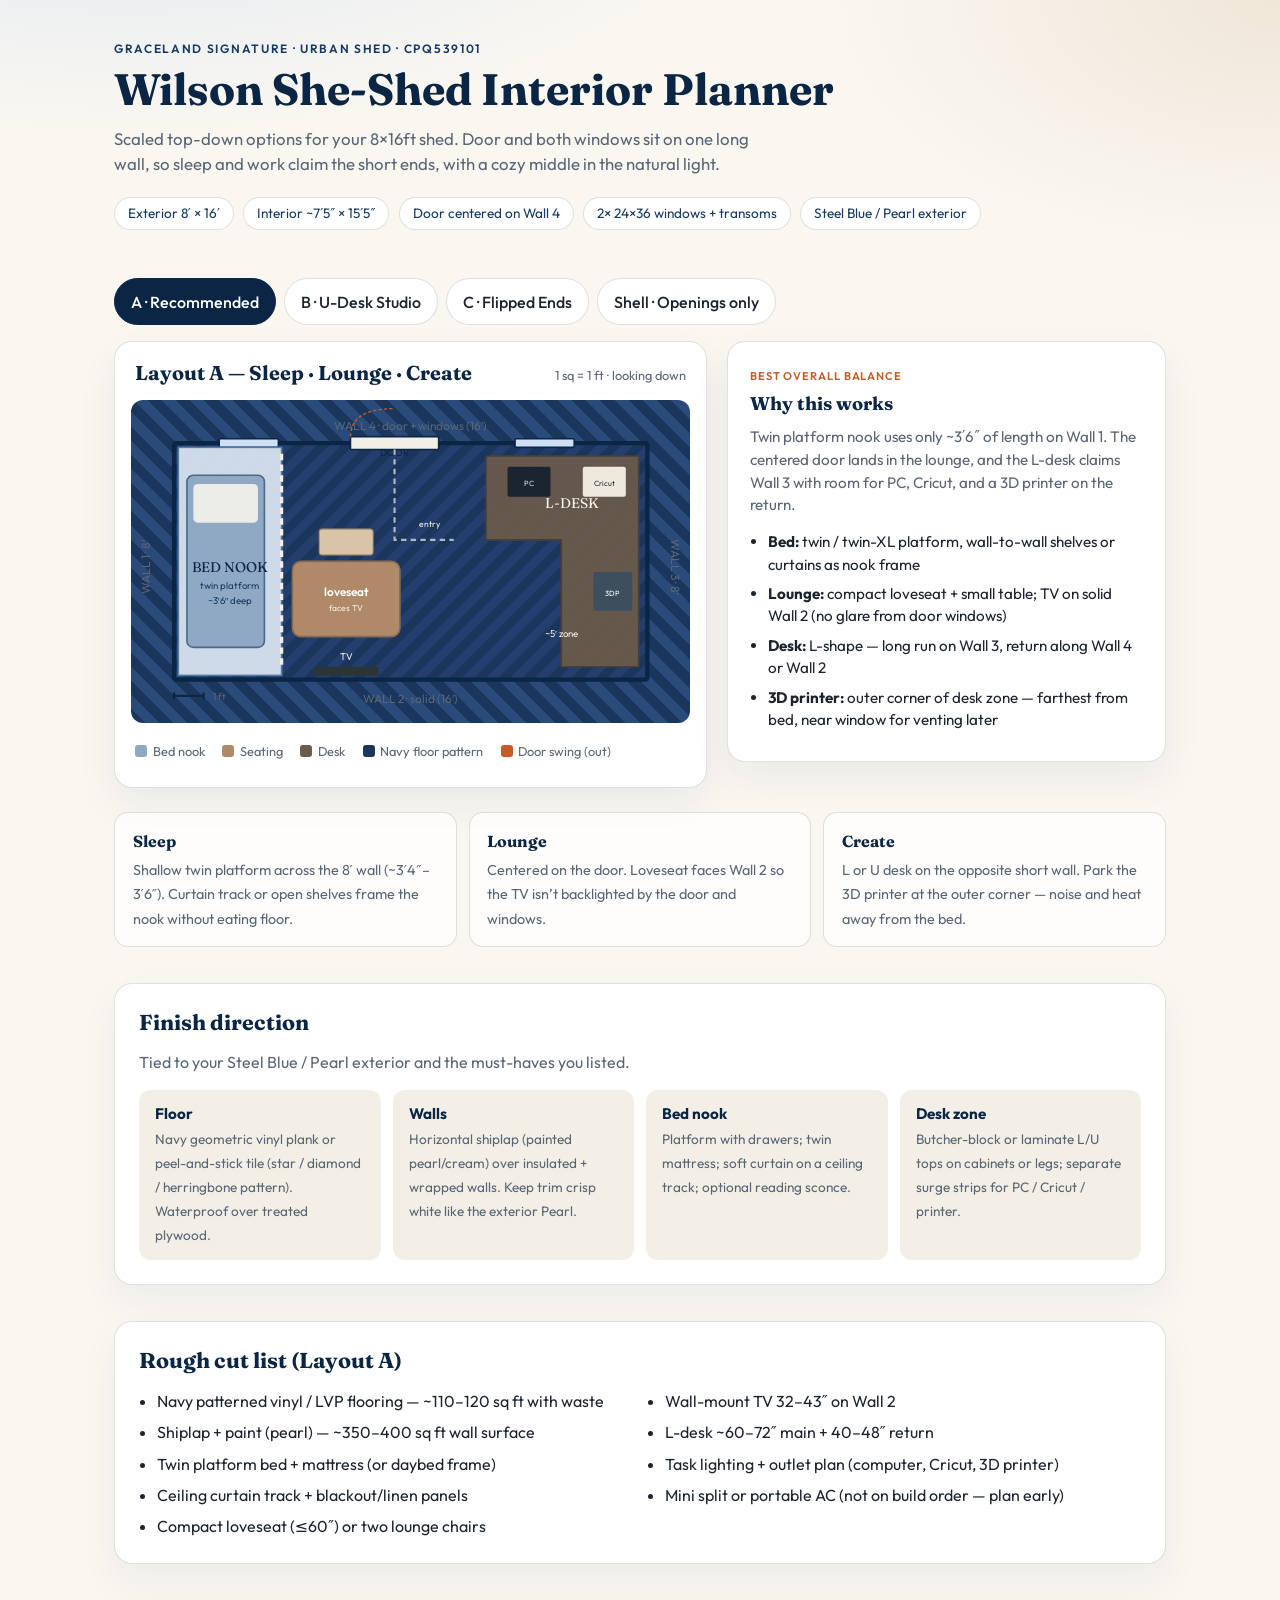
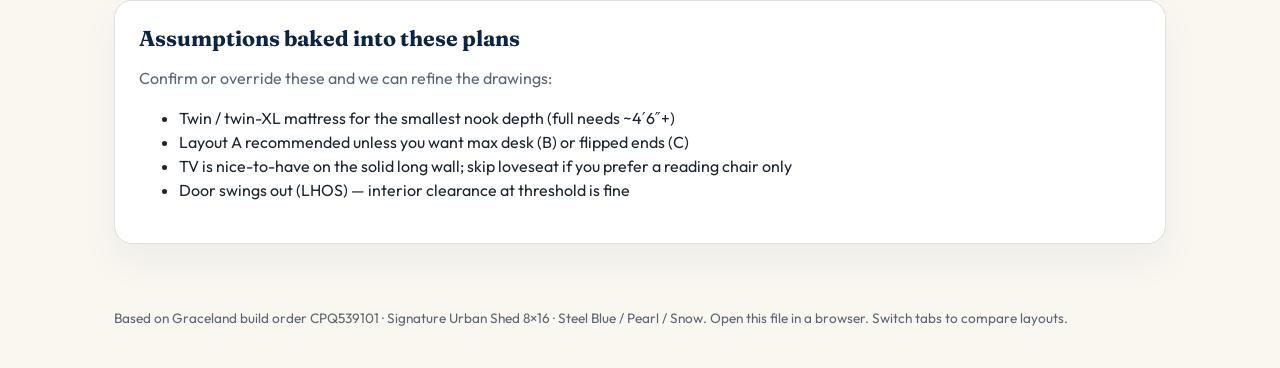
==== she-shed/index.html @ 54c4d8dd "Add 8x16 she-shed interior planner with layout options Interactive top-down floor plans for the Grac" ====
<!DOCTYPE html>
<html lang="en">
<head>
  <meta charset="UTF-8" />
  <meta name="viewport" content="width=device-width, initial-scale=1" />
  <title>Wilson She-Shed · 8×16 Interior Planner</title>
  <link rel="preconnect" href="https://fonts.googleapis.com" />
  <link rel="preconnect" href="https://fonts.gstatic.com" crossorigin />
  <link href="https://fonts.googleapis.com/css2?family=Fraunces:opsz,wght@9..144,500;9..144,700&family=Outfit:wght@300;400;500;600&display=swap" rel="stylesheet" />
  <style>
    :root {
      --navy: #0b2545;
      --navy-mid: #163a63;
      --steel: #2c3e50;
      --pearl: #f3efe6;
      --cream: #faf7f1;
      --ink: #1c2430;
      --muted: #5a6675;
      --accent: #c45c26;
      --floor: #1a365d;
      --floor-light: #2a4a7a;
      --shiplap: #f7f4ee;
      --bed: #8fa8c4;
      --desk: #6b5b4a;
      --cozy: #b08968;
      --tv: #2d3436;
      --line: rgba(28, 36, 48, 0.14);
    }

    * { box-sizing: border-box; }
    body {
      margin: 0;
      font-family: "Outfit", system-ui, sans-serif;
      color: var(--ink);
      background:
        radial-gradient(1200px 600px at 10% -10%, #d9e4f2 0%, transparent 55%),
        radial-gradient(900px 500px at 100% 0%, #f0e6d8 0%, transparent 50%),
        var(--cream);
      line-height: 1.5;
    }

    header {
      padding: 2.5rem 1.5rem 1.25rem;
      max-width: 1100px;
      margin: 0 auto;
    }
    header .eyebrow {
      font-size: 0.75rem;
      letter-spacing: 0.14em;
      text-transform: uppercase;
      color: var(--navy-mid);
      font-weight: 600;
    }
    h1 {
      font-family: "Fraunces", Georgia, serif;
      font-weight: 700;
      font-size: clamp(1.9rem, 4vw, 2.75rem);
      line-height: 1.15;
      margin: 0.35rem 0 0.75rem;
      color: var(--navy);
    }
    .lede {
      max-width: 42rem;
      color: var(--muted);
      font-size: 1.05rem;
      margin: 0;
    }

    .spec-strip {
      display: flex;
      flex-wrap: wrap;
      gap: 0.6rem;
      margin-top: 1.25rem;
    }
    .chip {
      background: white;
      border: 1px solid var(--line);
      border-radius: 999px;
      padding: 0.35rem 0.8rem;
      font-size: 0.85rem;
      color: var(--navy-mid);
    }

    main {
      max-width: 1100px;
      margin: 0 auto;
      padding: 0 1.5rem 4rem;
    }

    .tabs {
      display: flex;
      flex-wrap: wrap;
      gap: 0.5rem;
      margin: 1.75rem 0 1rem;
    }
    .tab {
      appearance: none;
      border: 1px solid var(--line);
      background: white;
      color: var(--ink);
      font: inherit;
      font-weight: 500;
      padding: 0.65rem 1rem;
      border-radius: 999px;
      cursor: pointer;
      transition: background 0.15s, color 0.15s, border-color 0.15s;
    }
    .tab:hover { border-color: var(--navy-mid); }
    .tab[aria-selected="true"] {
      background: var(--navy);
      color: white;
      border-color: var(--navy);
    }

    .panel { display: none; }
    .panel.active { display: block; }

    .layout-grid {
      display: grid;
      grid-template-columns: minmax(0, 1.15fr) minmax(280px, 0.85fr);
      gap: 1.25rem;
      align-items: start;
    }
    @media (max-width: 860px) {
      .layout-grid { grid-template-columns: 1fr; }
    }

    .plan-card, .side-card {
      background: white;
      border: 1px solid var(--line);
      border-radius: 18px;
      overflow: hidden;
      box-shadow: 0 18px 40px rgba(11, 37, 69, 0.06);
    }
    .plan-card { padding: 1rem 1rem 0.75rem; }
    .plan-label {
      display: flex;
      justify-content: space-between;
      align-items: baseline;
      gap: 1rem;
      margin-bottom: 0.75rem;
      padding: 0 0.25rem;
    }
    .plan-label h2 {
      font-family: "Fraunces", Georgia, serif;
      font-size: 1.25rem;
      margin: 0;
      color: var(--navy);
    }
    .plan-label span {
      font-size: 0.8rem;
      color: var(--muted);
      white-space: nowrap;
    }

    svg.floorplan {
      width: 100%;
      height: auto;
      display: block;
      border-radius: 12px;
      background:
        repeating-linear-gradient(
          45deg,
          var(--floor) 0 10px,
          var(--floor-light) 10px 20px
        );
    }

    .side-card { padding: 1.25rem 1.35rem 1.4rem; }
    .side-card h3 {
      font-family: "Fraunces", Georgia, serif;
      margin: 0 0 0.5rem;
      font-size: 1.15rem;
      color: var(--navy);
    }
    .side-card p { margin: 0 0 0.85rem; color: var(--muted); font-size: 0.95rem; }
    .side-card ul {
      margin: 0;
      padding-left: 1.1rem;
      color: var(--ink);
      font-size: 0.95rem;
    }
    .side-card li { margin-bottom: 0.4rem; }
    .tag {
      display: inline-block;
      font-size: 0.7rem;
      letter-spacing: 0.08em;
      text-transform: uppercase;
      font-weight: 600;
      color: var(--accent);
      margin-bottom: 0.35rem;
    }

    .legend {
      display: flex;
      flex-wrap: wrap;
      gap: 0.75rem 1.1rem;
      margin-top: 0.85rem;
      padding: 0.35rem 0.25rem 0.85rem;
      font-size: 0.8rem;
      color: var(--muted);
    }
    .legend i {
      display: inline-block;
      width: 0.75rem;
      height: 0.75rem;
      border-radius: 3px;
      margin-right: 0.35rem;
      vertical-align: -1px;
    }

    .zones {
      display: grid;
      grid-template-columns: repeat(3, 1fr);
      gap: 0.75rem;
      margin: 1.5rem 0 0;
    }
    @media (max-width: 700px) {
      .zones { grid-template-columns: 1fr; }
    }
    .zone {
      background: rgba(255,255,255,0.72);
      border: 1px solid var(--line);
      border-radius: 14px;
      padding: 1rem 1.1rem;
    }
    .zone strong {
      display: block;
      font-family: "Fraunces", Georgia, serif;
      color: var(--navy);
      margin-bottom: 0.25rem;
    }
    .zone span { font-size: 0.9rem; color: var(--muted); }

    section.block {
      margin-top: 2.25rem;
      background: white;
      border: 1px solid var(--line);
      border-radius: 18px;
      padding: 1.4rem 1.5rem 1.55rem;
      box-shadow: 0 18px 40px rgba(11, 37, 69, 0.05);
    }
    section.block h2 {
      font-family: "Fraunces", Georgia, serif;
      margin: 0 0 0.65rem;
      color: var(--navy);
      font-size: 1.35rem;
    }
    section.block p { color: var(--muted); margin-top: 0; }
    .dims {
      display: grid;
      grid-template-columns: repeat(auto-fit, minmax(180px, 1fr));
      gap: 0.75rem;
      margin-top: 1rem;
    }
    .dim {
      background: var(--pearl);
      border-radius: 12px;
      padding: 0.85rem 1rem;
    }
    .dim b { display: block; color: var(--navy); font-size: 0.95rem; }
    .dim span { font-size: 0.85rem; color: var(--muted); }

    .shopping {
      columns: 2;
      column-gap: 2rem;
      margin: 0.75rem 0 0;
      padding-left: 1.1rem;
    }
    @media (max-width: 700px) { .shopping { columns: 1; } }
    .shopping li { break-inside: avoid; margin-bottom: 0.45rem; }

    footer {
      max-width: 1100px;
      margin: 0 auto;
      padding: 0 1.5rem 2.5rem;
      color: var(--muted);
      font-size: 0.85rem;
    }
  </style>
</head>
<body>
  <header>
    <div class="eyebrow">Graceland Signature · Urban Shed · CPQ539101</div>
    <h1>Wilson She-Shed Interior Planner</h1>
    <p class="lede">
      Scaled top-down options for your 8×16ft shed. Door and both windows sit on one long wall,
      so sleep and work claim the short ends, with a cozy middle in the natural light.
    </p>
    <div class="spec-strip">
      <span class="chip">Exterior 8′ × 16′</span>
      <span class="chip">Interior ~7′5″ × 15′5″</span>
      <span class="chip">Door centered on Wall 4</span>
      <span class="chip">2× 24×36 windows + transoms</span>
      <span class="chip">Steel Blue / Pearl exterior</span>
    </div>
  </header>

  <main>
    <div class="tabs" role="tablist" aria-label="Layout options">
      <button class="tab" role="tab" id="tab-a" aria-selected="true" aria-controls="panel-a">A · Recommended</button>
      <button class="tab" role="tab" id="tab-b" aria-selected="false" aria-controls="panel-b">B · U-Desk Studio</button>
      <button class="tab" role="tab" id="tab-c" aria-selected="false" aria-controls="panel-c">C · Flipped Ends</button>
      <button class="tab" role="tab" id="tab-shell" aria-selected="false" aria-controls="panel-shell">Shell · Openings only</button>
    </div>

    <!-- ===================== OPTION A ===================== -->
    <div class="panel active" id="panel-a" role="tabpanel" aria-labelledby="tab-a">
      <div class="layout-grid">
        <div class="plan-card">
          <div class="plan-label">
            <h2>Layout A — Sleep · Lounge · Create</h2>
            <span>1 sq = 1 ft · looking down</span>
          </div>
          <svg class="floorplan" viewBox="0 0 520 300" xmlns="http://www.w3.org/2000/svg" aria-label="Top-down floor plan option A">
            <!-- room: 16ft wide (x) x 8ft deep (y) — Wall4 (door) at top of drawing for readability -->
            <!-- Coordinate system: x along 16ft length, y along 8ft width -->
            <!-- Wall1 left short, Wall3 right short, Wall2 bottom long, Wall4 top long with door -->
            <defs>
              <pattern id="navyFloor" patternUnits="userSpaceOnUse" width="16" height="16" patternTransform="rotate(45)">
                <rect width="16" height="16" fill="#1a365d"/>
                <rect width="8" height="16" fill="#243f6e"/>
              </pattern>
              <pattern id="shiplapHint" patternUnits="userSpaceOnUse" width="100" height="8">
                <rect width="100" height="7" fill="#f7f4ee"/>
                <rect y="7" width="100" height="1" fill="#e5dfd2"/>
              </pattern>
            </defs>

            <!-- exterior footprint -->
            <rect x="40" y="40" width="440" height="220" fill="url(#navyFloor)" stroke="#0b2545" stroke-width="4" rx="2"/>

            <!-- wall labels -->
            <text x="260" y="28" text-anchor="middle" font-family="Outfit,sans-serif" font-size="11" fill="#5a6675">WALL 4 · door + windows (16′)</text>
            <text x="260" y="282" text-anchor="middle" font-family="Outfit,sans-serif" font-size="11" fill="#5a6675">WALL 2 · solid (16′)</text>
            <text x="18" y="155" text-anchor="middle" font-family="Outfit,sans-serif" font-size="11" fill="#5a6675" transform="rotate(-90 18 155)">WALL 1 · 8′</text>
            <text x="502" y="155" text-anchor="middle" font-family="Outfit,sans-serif" font-size="11" fill="#5a6675" transform="rotate(90 502 155)">WALL 3 · 8′</text>

            <!-- openings on Wall 4 (top): scale 440px = 192" → 2.2917 px/in -->
            <!-- window1 center 36", door center 96", window2 center 156" -->
            <g fill="#cfe0f5" stroke="#0b2545" stroke-width="1.5">
              <!-- left window ~24" -->
              <rect x="82" y="36" width="55" height="8" rx="1"/>
              <!-- door 36" -->
              <rect x="204" y="34" width="82" height="12" rx="1" fill="#f3efe6"/>
              <!-- right window -->
              <rect x="357" y="36" width="55" height="8" rx="1"/>
            </g>
            <text x="245" y="52" text-anchor="middle" font-family="Outfit,sans-serif" font-size="9" fill="#0b2545">DOOR</text>
            <text x="110" y="52" text-anchor="middle" font-family="Outfit,sans-serif" font-size="8" fill="#163a63">WIN</text>
            <text x="385" y="52" text-anchor="middle" font-family="Outfit,sans-serif" font-size="8" fill="#163a63">WIN</text>

            <!-- door swing arc (outswing, exterior) -->
            <path d="M 204 34 Q 204 8 245 8" fill="none" stroke="#c45c26" stroke-width="1.2" stroke-dasharray="3 2"/>

            <!-- BED NOOK — Wall 1 end, 3.5ft deep twin platform spanning width -->
            <rect x="44" y="44" width="96" height="212" fill="#d7e3f0" stroke="#5b7fa8" stroke-width="1.5" opacity="0.95"/>
            <rect x="52" y="70" width="72" height="160" rx="6" fill="#8fa8c4" stroke="#4a6a88" stroke-width="1.5"/>
            <rect x="58" y="78" width="60" height="36" rx="4" fill="#f7f4ee" opacity="0.9"/>
            <text x="92" y="160" text-anchor="middle" font-family="Fraunces,serif" font-size="13" fill="#0b2545">BED NOOK</text>
            <text x="92" y="176" text-anchor="middle" font-family="Outfit,sans-serif" font-size="9" fill="#163a63">twin platform</text>
            <text x="92" y="190" text-anchor="middle" font-family="Outfit,sans-serif" font-size="9" fill="#163a63">~3′6″ deep</text>
            <!-- curtain marks -->
            <line x1="140" y1="50" x2="140" y2="250" stroke="#f3efe6" stroke-width="3" stroke-dasharray="6 4"/>

            <!-- COZY MIDDLE -->
            <rect x="150" y="150" width="100" height="70" rx="8" fill="#b08968" stroke="#8a6a4e" stroke-width="1.5"/>
            <text x="200" y="182" text-anchor="middle" font-family="Outfit,sans-serif" font-size="11" fill="#fff" font-weight="600">loveseat</text>
            <text x="200" y="196" text-anchor="middle" font-family="Outfit,sans-serif" font-size="8" fill="#f3efe6">faces TV</text>

            <!-- coffee table -->
            <rect x="175" y="120" width="50" height="24" rx="3" fill="#d9c4a8" stroke="#a89070" stroke-width="1"/>

            <!-- TV on Wall 2 (solid long wall) -->
            <rect x="170" y="248" width="60" height="8" rx="1" fill="#2d3436"/>
            <text x="200" y="242" text-anchor="middle" font-family="Outfit,sans-serif" font-size="9" fill="#f3efe6">TV</text>

            <!-- L-DESK on Wall 3 end -->
            <path d="M 330 52 H 472 V 248 H 400 V 130 H 330 Z" fill="#6b5b4a" stroke="#4d4033" stroke-width="1.5" opacity="0.92"/>
            <text x="410" y="100" text-anchor="middle" font-family="Fraunces,serif" font-size="13" fill="#f7f4ee">L-DESK</text>
            <!-- stations -->
            <rect x="350" y="62" width="40" height="28" rx="2" fill="#1c2430"/>
            <text x="370" y="80" text-anchor="middle" font-family="Outfit,sans-serif" font-size="7" fill="#cfe0f5">PC</text>
            <rect x="420" y="62" width="40" height="28" rx="2" fill="#eee8df"/>
            <text x="440" y="80" text-anchor="middle" font-family="Outfit,sans-serif" font-size="7" fill="#1c2430">Cricut</text>
            <rect x="430" y="160" width="36" height="36" rx="2" fill="#3d4f5f"/>
            <text x="448" y="182" text-anchor="middle" font-family="Outfit,sans-serif" font-size="7" fill="#fff">3DP</text>
            <text x="400" y="220" text-anchor="middle" font-family="Outfit,sans-serif" font-size="9" fill="#f3efe6">~5′ zone</text>

            <!-- circulation path -->
            <path d="M 245 46 L 245 130 L 300 130" fill="none" stroke="#f3efe6" stroke-width="2" stroke-dasharray="5 4" opacity="0.7"/>
            <text x="268" y="118" font-family="Outfit,sans-serif" font-size="8" fill="#f3efe6">entry</text>

            <!-- scale bar -->
            <g transform="translate(40 275)">
              <line x1="0" y1="0" x2="27.5" y2="0" stroke="#0b2545" stroke-width="2"/>
              <line x1="0" y1="-3" x2="0" y2="3" stroke="#0b2545" stroke-width="2"/>
              <line x1="27.5" y1="-3" x2="27.5" y2="3" stroke="#0b2545" stroke-width="2"/>
              <text x="36" y="4" font-family="Outfit,sans-serif" font-size="9" fill="#5a6675">1 ft</text>
            </g>
          </svg>
          <div class="legend">
            <span><i style="background:#8fa8c4"></i>Bed nook</span>
            <span><i style="background:#b08968"></i>Seating</span>
            <span><i style="background:#6b5b4a"></i>Desk</span>
            <span><i style="background:#1a365d"></i>Navy floor pattern</span>
            <span><i style="background:#c45c26"></i>Door swing (out)</span>
          </div>
        </div>

        <aside class="side-card">
          <div class="tag">Best overall balance</div>
          <h3>Why this works</h3>
          <p>
            Twin platform nook uses only ~3′6″ of length on Wall&nbsp;1. The centered door lands in the lounge,
            and the L-desk claims Wall&nbsp;3 with room for PC, Cricut, and a 3D printer on the return.
          </p>
          <ul>
            <li><strong>Bed:</strong> twin / twin-XL platform, wall-to-wall shelves or curtains as nook frame</li>
            <li><strong>Lounge:</strong> compact loveseat + small table; TV on solid Wall&nbsp;2 (no glare from door windows)</li>
            <li><strong>Desk:</strong> L-shape — long run on Wall&nbsp;3, return along Wall&nbsp;4 or Wall&nbsp;2</li>
            <li><strong>3D printer:</strong> outer corner of desk zone — farthest from bed, near window for venting later</li>
          </ul>
        </aside>
      </div>
    </div>

    <!-- ===================== OPTION B ===================== -->
    <div class="panel" id="panel-b" role="tabpanel" aria-labelledby="tab-b">
      <div class="layout-grid">
        <div class="plan-card">
          <div class="plan-label">
            <h2>Layout B — U-Desk Studio</h2>
            <span>more work surface · tighter lounge</span>
          </div>
          <svg class="floorplan" viewBox="0 0 520 300" xmlns="http://www.w3.org/2000/svg" aria-label="Top-down floor plan option B">
            <defs>
              <pattern id="navyFloorB" patternUnits="userSpaceOnUse" width="16" height="16" patternTransform="rotate(45)">
                <rect width="16" height="16" fill="#1a365d"/>
                <rect width="8" height="16" fill="#243f6e"/>
              </pattern>
            </defs>
            <rect x="40" y="40" width="440" height="220" fill="url(#navyFloorB)" stroke="#0b2545" stroke-width="4"/>
            <text x="260" y="28" text-anchor="middle" font-family="Outfit,sans-serif" font-size="11" fill="#5a6675">WALL 4 · door + windows</text>
            <g fill="#cfe0f5" stroke="#0b2545" stroke-width="1.5">
              <rect x="82" y="36" width="55" height="8" rx="1"/>
              <rect x="204" y="34" width="82" height="12" rx="1" fill="#f3efe6"/>
              <rect x="357" y="36" width="55" height="8" rx="1"/>
            </g>

            <!-- bed -->
            <rect x="44" y="44" width="90" height="212" fill="#d7e3f0" stroke="#5b7fa8" stroke-width="1.5"/>
            <rect x="52" y="70" width="68" height="160" rx="6" fill="#8fa8c4" stroke="#4a6a88" stroke-width="1.5"/>
            <text x="86" y="160" text-anchor="middle" font-family="Fraunces,serif" font-size="12" fill="#0b2545">BED</text>
            <text x="86" y="176" text-anchor="middle" font-family="Outfit,sans-serif" font-size="9" fill="#163a63">~3′4″</text>

            <!-- slim lounge -->
            <rect x="150" y="170" width="70" height="55" rx="8" fill="#b08968" stroke="#8a6a4e" stroke-width="1.5"/>
            <text x="185" y="202" text-anchor="middle" font-family="Outfit,sans-serif" font-size="10" fill="#fff">chair</text>
            <rect x="160" y="248" width="50" height="8" rx="1" fill="#2d3436"/>
            <text x="185" y="242" text-anchor="middle" font-family="Outfit,sans-serif" font-size="9" fill="#f3efe6">TV</text>

            <!-- U-DESK -->
            <path d="M 250 52 H 472 V 248 H 250 V 190 H 400 V 110 H 250 Z" fill="#6b5b4a" stroke="#4d4033" stroke-width="1.5"/>
            <text x="360" y="155" text-anchor="middle" font-family="Fraunces,serif" font-size="14" fill="#f7f4ee">U-DESK</text>
            <rect x="270" y="62" width="36" height="26" rx="2" fill="#1c2430"/>
            <text x="288" y="79" text-anchor="middle" font-family="Outfit,sans-serif" font-size="7" fill="#cfe0f5">PC</text>
            <rect x="420" y="62" width="40" height="26" rx="2" fill="#eee8df"/>
            <text x="440" y="79" text-anchor="middle" font-family="Outfit,sans-serif" font-size="7" fill="#1c2430">Cricut</text>
            <rect x="420" y="200" width="36" height="36" rx="2" fill="#3d4f5f"/>
            <text x="438" y="222" text-anchor="middle" font-family="Outfit,sans-serif" font-size="7" fill="#fff">3DP</text>
            <text x="340" y="230" text-anchor="middle" font-family="Outfit,sans-serif" font-size="9" fill="#f3efe6">wraps 3 sides · ~6′ zone</text>
          </svg>
          <div class="legend">
            <span><i style="background:#8fa8c4"></i>Bed</span>
            <span><i style="background:#b08968"></i>Chair</span>
            <span><i style="background:#6b5b4a"></i>U-desk</span>
          </div>
        </div>
        <aside class="side-card">
          <div class="tag">Max maker surface</div>
          <h3>Tradeoff</h3>
          <p>
            U-desk gives dedicated runs for computer, Cricut, and 3D printer without sharing a surface —
            but the cozy zone shrinks to a single lounge chair.
          </p>
          <ul>
            <li>Best if crafting is the primary use</li>
            <li>Keep bed curtains closed when printing (noise/dust)</li>
            <li>TV still works on Wall&nbsp;2 opposite the chair</li>
          </ul>
        </aside>
      </div>
    </div>

    <!-- ===================== OPTION C ===================== -->
    <div class="panel" id="panel-c" role="tabpanel" aria-labelledby="tab-c">
      <div class="layout-grid">
        <div class="plan-card">
          <div class="plan-label">
            <h2>Layout C — Flipped Ends</h2>
            <span>desk on Wall 1 · bed on Wall 3</span>
          </div>
          <svg class="floorplan" viewBox="0 0 520 300" xmlns="http://www.w3.org/2000/svg" aria-label="Top-down floor plan option C">
            <defs>
              <pattern id="navyFloorC" patternUnits="userSpaceOnUse" width="16" height="16" patternTransform="rotate(45)">
                <rect width="16" height="16" fill="#1a365d"/>
                <rect width="8" height="16" fill="#243f6e"/>
              </pattern>
            </defs>
            <rect x="40" y="40" width="440" height="220" fill="url(#navyFloorC)" stroke="#0b2545" stroke-width="4"/>
            <text x="260" y="28" text-anchor="middle" font-family="Outfit,sans-serif" font-size="11" fill="#5a6675">WALL 4 · door + windows</text>
            <g fill="#cfe0f5" stroke="#0b2545" stroke-width="1.5">
              <rect x="82" y="36" width="55" height="8" rx="1"/>
              <rect x="204" y="34" width="82" height="12" rx="1" fill="#f3efe6"/>
              <rect x="357" y="36" width="55" height="8" rx="1"/>
            </g>

            <!-- L-desk Wall 1 -->
            <path d="M 48 52 H 190 V 130 H 120 V 248 H 48 Z" fill="#6b5b4a" stroke="#4d4033" stroke-width="1.5"/>
            <text x="95" y="100" text-anchor="middle" font-family="Fraunces,serif" font-size="12" fill="#f7f4ee">L-DESK</text>
            <rect x="58" y="62" width="36" height="24" rx="2" fill="#1c2430"/>
            <text x="76" y="78" text-anchor="middle" font-family="Outfit,sans-serif" font-size="7" fill="#cfe0f5">PC</text>
            <rect x="110" y="62" width="36" height="24" rx="2" fill="#eee8df"/>
            <text x="128" y="78" text-anchor="middle" font-family="Outfit,sans-serif" font-size="7" fill="#1c2430">Cricut</text>
            <rect x="58" y="190" width="32" height="32" rx="2" fill="#3d4f5f"/>
            <text x="74" y="210" text-anchor="middle" font-family="Outfit,sans-serif" font-size="7" fill="#fff">3DP</text>

            <!-- cozy -->
            <rect x="210" y="150" width="100" height="70" rx="8" fill="#b08968" stroke="#8a6a4e" stroke-width="1.5"/>
            <text x="260" y="190" text-anchor="middle" font-family="Outfit,sans-serif" font-size="11" fill="#fff" font-weight="600">loveseat</text>
            <rect x="230" y="248" width="60" height="8" rx="1" fill="#2d3436"/>
            <text x="260" y="242" text-anchor="middle" font-family="Outfit,sans-serif" font-size="9" fill="#f3efe6">TV</text>

            <!-- bed Wall 3 -->
            <rect x="380" y="44" width="96" height="212" fill="#d7e3f0" stroke="#5b7fa8" stroke-width="1.5"/>
            <rect x="396" y="70" width="72" height="160" rx="6" fill="#8fa8c4" stroke="#4a6a88" stroke-width="1.5"/>
            <text x="432" y="160" text-anchor="middle" font-family="Fraunces,serif" font-size="13" fill="#0b2545">BED NOOK</text>
            <line x1="380" y1="50" x2="380" y2="250" stroke="#f3efe6" stroke-width="3" stroke-dasharray="6 4"/>
          </svg>
          <div class="legend">
            <span><i style="background:#6b5b4a"></i>Desk @ Wall 1</span>
            <span><i style="background:#8fa8c4"></i>Bed @ Wall 3</span>
          </div>
        </div>
        <aside class="side-card">
          <div class="tag">Same idea, swapped</div>
          <h3>When to flip</h3>
          <p>
            Use this if one short end sits closer to a fence, AC compressor, or afternoon sun you want to avoid for sleeping.
            Functionally equal to Layout&nbsp;A.
          </p>
          <ul>
            <li>Desk still gets a side window for daylight</li>
            <li>Bed still spans the full 8′ width in a shallow nook</li>
          </ul>
        </aside>
      </div>
    </div>

    <!-- ===================== SHELL ===================== -->
    <div class="panel" id="panel-shell" role="tabpanel" aria-labelledby="tab-shell">
      <div class="layout-grid">
        <div class="plan-card">
          <div class="plan-label">
            <h2>Empty shell — openings from build order</h2>
            <span>Wall 4 = door wall</span>
          </div>
          <svg class="floorplan" viewBox="0 0 520 300" xmlns="http://www.w3.org/2000/svg" aria-label="Empty shell floor plan">
            <rect x="40" y="40" width="440" height="220" fill="#f7f4ee" stroke="#0b2545" stroke-width="4"/>
            <!-- grid 1ft -->
            <g stroke="rgba(11,37,69,0.08)" stroke-width="1">
              <!-- 16 ft columns, 8 ft rows: 440/16=27.5, 220/8=27.5 -->
            </g>
            <g stroke="rgba(11,37,69,0.1)" stroke-width="1">
              <path d="M67.5 40 V260 M95 40 V260 M122.5 40 V260 M150 40 V260 M177.5 40 V260 M205 40 V260 M232.5 40 V260 M260 40 V260 M287.5 40 V260 M315 40 V260 M342.5 40 V260 M370 40 V260 M397.5 40 V260 M425 40 V260 M452.5 40 V260"/>
              <path d="M40 67.5 H480 M40 95 H480 M40 122.5 H480 M40 150 H480 M40 177.5 H480 M40 205 H480 M40 232.5 H480"/>
            </g>
            <text x="260" y="28" text-anchor="middle" font-family="Outfit,sans-serif" font-size="11" fill="#5a6675">WALL 4 (16′) — all openings</text>
            <text x="260" y="282" text-anchor="middle" font-family="Outfit,sans-serif" font-size="11" fill="#5a6675">WALL 2 (16′) — blank</text>
            <text x="18" y="155" text-anchor="middle" font-family="Outfit,sans-serif" font-size="11" fill="#5a6675" transform="rotate(-90 18 155)">W1</text>
            <text x="502" y="155" text-anchor="middle" font-family="Outfit,sans-serif" font-size="11" fill="#5a6675" transform="rotate(90 502 155)">W3</text>

            <g fill="#cfe0f5" stroke="#0b2545" stroke-width="1.5">
              <rect x="82" y="36" width="55" height="8" rx="1"/>
              <rect x="204" y="34" width="82" height="12" rx="1" fill="#fff"/>
              <rect x="357" y="36" width="55" height="8" rx="1"/>
            </g>
            <text x="110" y="58" text-anchor="middle" font-family="Outfit,sans-serif" font-size="9" fill="#163a63">24×36 @ 3′</text>
            <text x="245" y="58" text-anchor="middle" font-family="Outfit,sans-serif" font-size="9" fill="#0b2545">36″ door @ 8′</text>
            <text x="385" y="58" text-anchor="middle" font-family="Outfit,sans-serif" font-size="9" fill="#163a63">24×36 @ 13′</text>
            <path d="M 204 34 Q 204 8 245 8" fill="none" stroke="#c45c26" stroke-width="1.2" stroke-dasharray="3 2"/>
            <text x="260" y="150" text-anchor="middle" font-family="Fraunces,serif" font-size="16" fill="#0b2545">8′ × 16′</text>
            <text x="260" y="170" text-anchor="middle" font-family="Outfit,sans-serif" font-size="11" fill="#5a6675">+ 7 transom windows across Wall 4</text>
          </svg>
        </div>
        <aside class="side-card">
          <div class="tag">From CPQ539101</div>
          <h3>Openings</h3>
          <ul>
            <li>Walls 1–3: no doors or windows</li>
            <li>Wall 4: LHOS 9-lite door centered, windows flanking, 7×10×23 transoms</li>
            <li>No loft — full ceiling height available for curtains / floating shelves</li>
          </ul>
        </aside>
      </div>
    </div>

    <div class="zones">
      <div class="zone">
        <strong>Sleep</strong>
        <span>Shallow twin platform across the 8′ wall (~3′4″–3′6″). Curtain track or open shelves frame the nook without eating floor.</span>
      </div>
      <div class="zone">
        <strong>Lounge</strong>
        <span>Centered on the door. Loveseat faces Wall&nbsp;2 so the TV isn’t backlighted by the door and windows.</span>
      </div>
      <div class="zone">
        <strong>Create</strong>
        <span>L or U desk on the opposite short wall. Park the 3D printer at the outer corner — noise and heat away from the bed.</span>
      </div>
    </div>

    <section class="block">
      <h2>Finish direction</h2>
      <p>Tied to your Steel Blue / Pearl exterior and the must-haves you listed.</p>
      <div class="dims">
        <div class="dim">
          <b>Floor</b>
          <span>Navy geometric vinyl plank or peel-and-stick tile (star / diamond / herringbone pattern). Waterproof over treated plywood.</span>
        </div>
        <div class="dim">
          <b>Walls</b>
          <span>Horizontal shiplap (painted pearl/cream) over insulated + wrapped walls. Keep trim crisp white like the exterior Pearl.</span>
        </div>
        <div class="dim">
          <b>Bed nook</b>
          <span>Platform with drawers; twin mattress; soft curtain on a ceiling track; optional reading sconce.</span>
        </div>
        <div class="dim">
          <b>Desk zone</b>
          <span>Butcher-block or laminate L/U tops on cabinets or legs; separate surge strips for PC / Cricut / printer.</span>
        </div>
      </div>
    </section>

    <section class="block">
      <h2>Rough cut list (Layout A)</h2>
      <ul class="shopping">
        <li>Navy patterned vinyl / LVP flooring — ~110–120 sq ft with waste</li>
        <li>Shiplap + paint (pearl) — ~350–400 sq ft wall surface</li>
        <li>Twin platform bed + mattress (or daybed frame)</li>
        <li>Ceiling curtain track + blackout/linen panels</li>
        <li>Compact loveseat (≤60″) or two lounge chairs</li>
        <li>Wall-mount TV 32–43″ on Wall 2</li>
        <li>L-desk ~60–72″ main + 40–48″ return</li>
        <li>Task lighting + outlet plan (computer, Cricut, 3D printer)</li>
        <li>Mini split or portable AC (not on build order — plan early)</li>
      </ul>
    </section>

    <section class="block">
      <h2>Assumptions baked into these plans</h2>
      <p style="margin-bottom:0.75rem">
        Confirm or override these and we can refine the drawings:
      </p>
      <ul>
        <li>Twin / twin-XL mattress for the smallest nook depth (full needs ~4′6″+)</li>
        <li>Layout A recommended unless you want max desk (B) or flipped ends (C)</li>
        <li>TV is nice-to-have on the solid long wall; skip loveseat if you prefer a reading chair only</li>
        <li>Door swings out (LHOS) — interior clearance at threshold is fine</li>
      </ul>
    </section>
  </main>

  <footer>
    Based on Graceland build order CPQ539101 · Signature Urban Shed 8×16 · Steel Blue / Pearl / Snow.
    Open this file in a browser. Switch tabs to compare layouts.
  </footer>

  <script>
    const tabs = [...document.querySelectorAll('.tab')];
    const panels = [...document.querySelectorAll('.panel')];
    tabs.forEach((tab) => {
      tab.addEventListener('click', () => {
        tabs.forEach((t) => t.setAttribute('aria-selected', String(t === tab)));
        panels.forEach((p) => p.classList.toggle('active', p.id === tab.getAttribute('aria-controls')));
      });
    });
  </script>
</body>
</html>
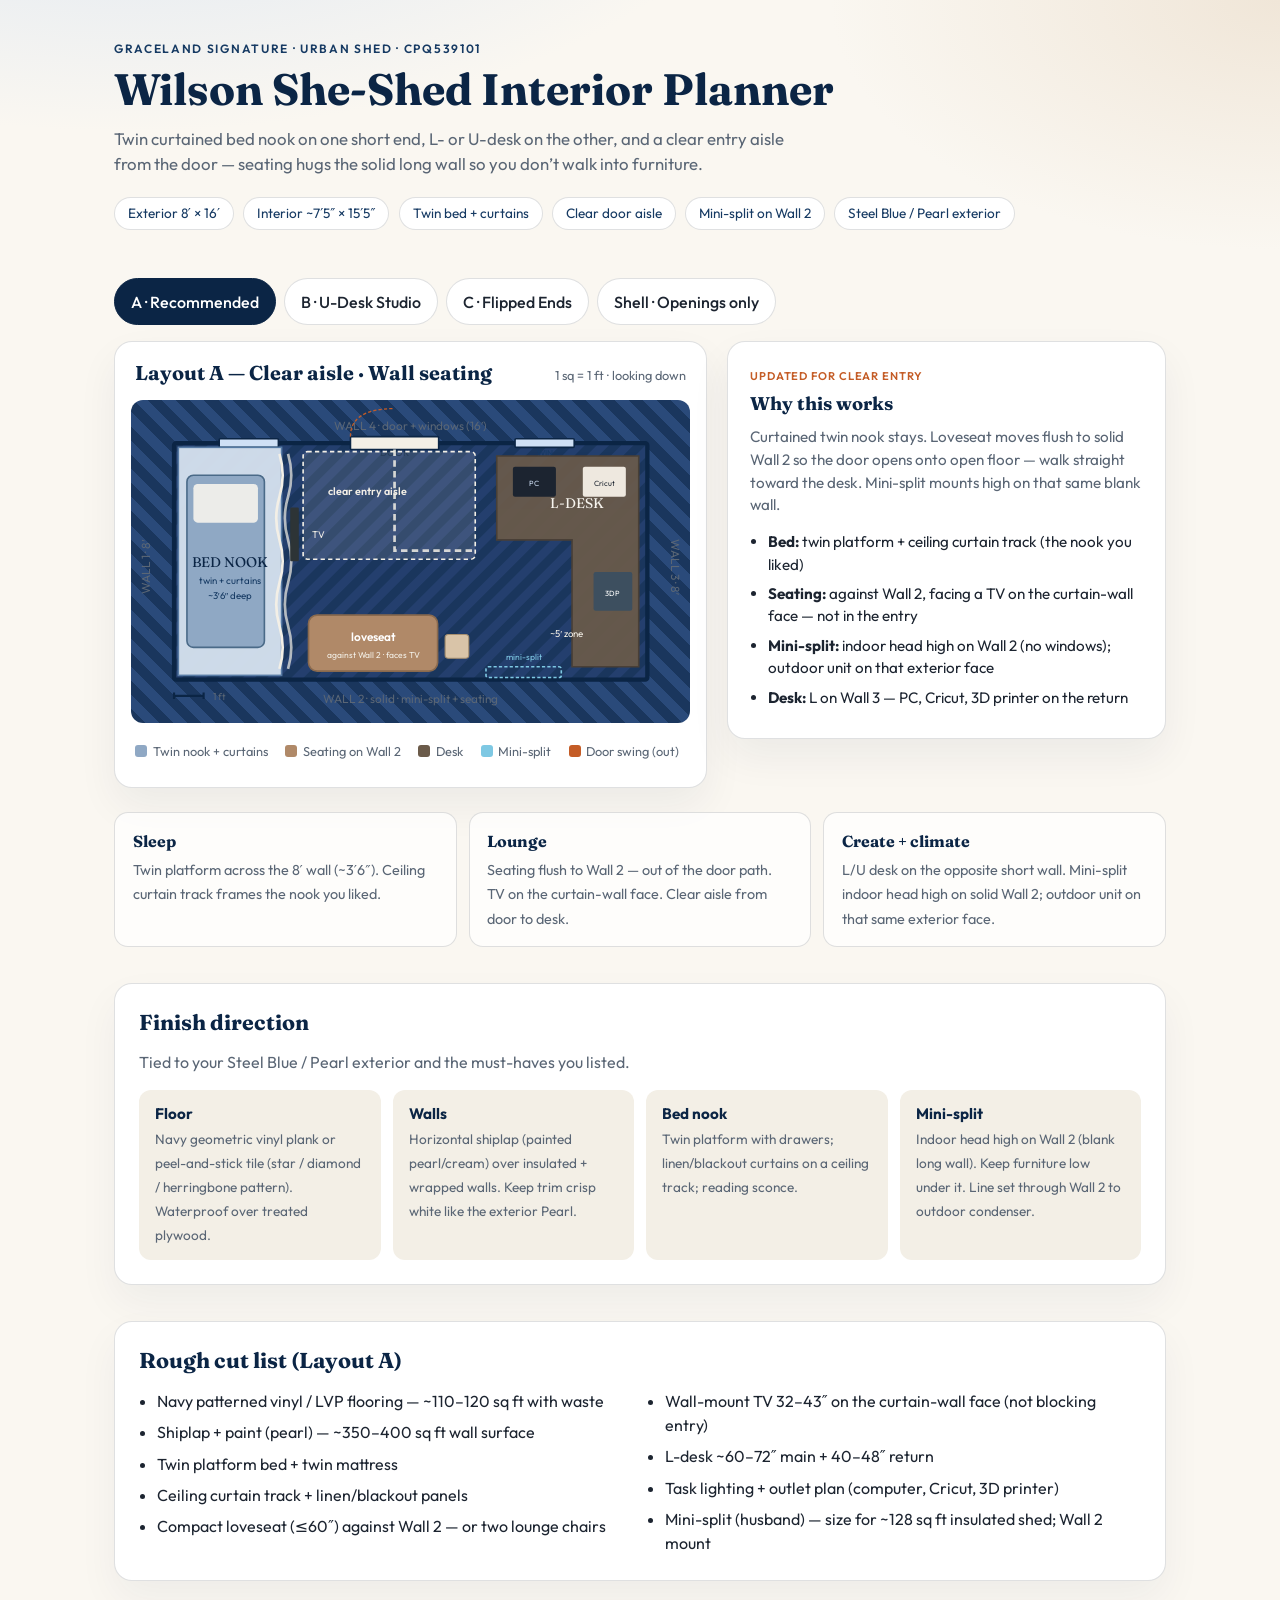
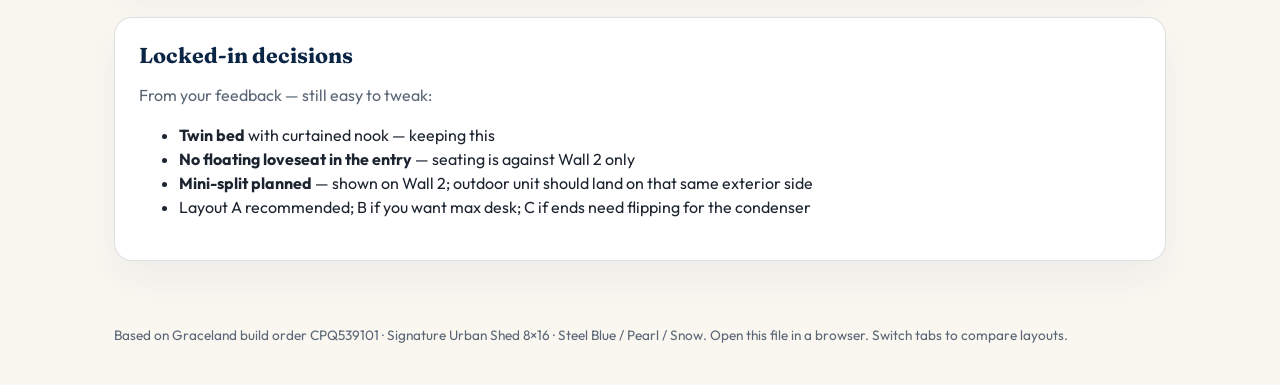
==== commit 18e829de: "Revise she-shed layout: clear entry aisle and mini-split Move seating flush to Wall 2 so the door op" ====
--- a/she-shed/index.html
+++ b/she-shed/index.html
@@ -284,14 +284,15 @@
     <div class="eyebrow">Graceland Signature · Urban Shed · CPQ539101</div>
     <h1>Wilson She-Shed Interior Planner</h1>
     <p class="lede">
-      Scaled top-down options for your 8×16ft shed. Door and both windows sit on one long wall,
-      so sleep and work claim the short ends, with a cozy middle in the natural light.
+      Twin curtained bed nook on one short end, L- or U-desk on the other, and a clear entry aisle
+      from the door — seating hugs the solid long wall so you don’t walk into furniture.
     </p>
     <div class="spec-strip">
       <span class="chip">Exterior 8′ × 16′</span>
       <span class="chip">Interior ~7′5″ × 15′5″</span>
-      <span class="chip">Door centered on Wall 4</span>
-      <span class="chip">2× 24×36 windows + transoms</span>
+      <span class="chip">Twin bed + curtains</span>
+      <span class="chip">Clear door aisle</span>
+      <span class="chip">Mini-split on Wall 2</span>
       <span class="chip">Steel Blue / Pearl exterior</span>
     </div>
   </header>
@@ -309,89 +310,78 @@
       <div class="layout-grid">
         <div class="plan-card">
           <div class="plan-label">
-            <h2>Layout A — Sleep · Lounge · Create</h2>
+            <h2>Layout A — Clear aisle · Wall seating</h2>
             <span>1 sq = 1 ft · looking down</span>
           </div>
           <svg class="floorplan" viewBox="0 0 520 300" xmlns="http://www.w3.org/2000/svg" aria-label="Top-down floor plan option A">
-            <!-- room: 16ft wide (x) x 8ft deep (y) — Wall4 (door) at top of drawing for readability -->
-            <!-- Coordinate system: x along 16ft length, y along 8ft width -->
-            <!-- Wall1 left short, Wall3 right short, Wall2 bottom long, Wall4 top long with door -->
             <defs>
               <pattern id="navyFloor" patternUnits="userSpaceOnUse" width="16" height="16" patternTransform="rotate(45)">
                 <rect width="16" height="16" fill="#1a365d"/>
                 <rect width="8" height="16" fill="#243f6e"/>
               </pattern>
-              <pattern id="shiplapHint" patternUnits="userSpaceOnUse" width="100" height="8">
-                <rect width="100" height="7" fill="#f7f4ee"/>
-                <rect y="7" width="100" height="1" fill="#e5dfd2"/>
-              </pattern>
             </defs>
 
-            <!-- exterior footprint -->
             <rect x="40" y="40" width="440" height="220" fill="url(#navyFloor)" stroke="#0b2545" stroke-width="4" rx="2"/>
 
-            <!-- wall labels -->
             <text x="260" y="28" text-anchor="middle" font-family="Outfit,sans-serif" font-size="11" fill="#5a6675">WALL 4 · door + windows (16′)</text>
-            <text x="260" y="282" text-anchor="middle" font-family="Outfit,sans-serif" font-size="11" fill="#5a6675">WALL 2 · solid (16′)</text>
+            <text x="260" y="282" text-anchor="middle" font-family="Outfit,sans-serif" font-size="11" fill="#5a6675">WALL 2 · solid · mini-split + seating</text>
             <text x="18" y="155" text-anchor="middle" font-family="Outfit,sans-serif" font-size="11" fill="#5a6675" transform="rotate(-90 18 155)">WALL 1 · 8′</text>
             <text x="502" y="155" text-anchor="middle" font-family="Outfit,sans-serif" font-size="11" fill="#5a6675" transform="rotate(90 502 155)">WALL 3 · 8′</text>
 
-            <!-- openings on Wall 4 (top): scale 440px = 192" → 2.2917 px/in -->
-            <!-- window1 center 36", door center 96", window2 center 156" -->
             <g fill="#cfe0f5" stroke="#0b2545" stroke-width="1.5">
-              <!-- left window ~24" -->
               <rect x="82" y="36" width="55" height="8" rx="1"/>
-              <!-- door 36" -->
               <rect x="204" y="34" width="82" height="12" rx="1" fill="#f3efe6"/>
-              <!-- right window -->
               <rect x="357" y="36" width="55" height="8" rx="1"/>
             </g>
             <text x="245" y="52" text-anchor="middle" font-family="Outfit,sans-serif" font-size="9" fill="#0b2545">DOOR</text>
             <text x="110" y="52" text-anchor="middle" font-family="Outfit,sans-serif" font-size="8" fill="#163a63">WIN</text>
             <text x="385" y="52" text-anchor="middle" font-family="Outfit,sans-serif" font-size="8" fill="#163a63">WIN</text>
-
-            <!-- door swing arc (outswing, exterior) -->
             <path d="M 204 34 Q 204 8 245 8" fill="none" stroke="#c45c26" stroke-width="1.2" stroke-dasharray="3 2"/>
 
-            <!-- BED NOOK — Wall 1 end, 3.5ft deep twin platform spanning width -->
+            <!-- BED NOOK + curtains -->
             <rect x="44" y="44" width="96" height="212" fill="#d7e3f0" stroke="#5b7fa8" stroke-width="1.5" opacity="0.95"/>
             <rect x="52" y="70" width="72" height="160" rx="6" fill="#8fa8c4" stroke="#4a6a88" stroke-width="1.5"/>
             <rect x="58" y="78" width="60" height="36" rx="4" fill="#f7f4ee" opacity="0.9"/>
-            <text x="92" y="160" text-anchor="middle" font-family="Fraunces,serif" font-size="13" fill="#0b2545">BED NOOK</text>
-            <text x="92" y="176" text-anchor="middle" font-family="Outfit,sans-serif" font-size="9" fill="#163a63">twin platform</text>
-            <text x="92" y="190" text-anchor="middle" font-family="Outfit,sans-serif" font-size="9" fill="#163a63">~3′6″ deep</text>
-            <!-- curtain marks -->
-            <line x1="140" y1="50" x2="140" y2="250" stroke="#f3efe6" stroke-width="3" stroke-dasharray="6 4"/>
-
-            <!-- COZY MIDDLE -->
-            <rect x="150" y="150" width="100" height="70" rx="8" fill="#b08968" stroke="#8a6a4e" stroke-width="1.5"/>
-            <text x="200" y="182" text-anchor="middle" font-family="Outfit,sans-serif" font-size="11" fill="#fff" font-weight="600">loveseat</text>
-            <text x="200" y="196" text-anchor="middle" font-family="Outfit,sans-serif" font-size="8" fill="#f3efe6">faces TV</text>
-
-            <!-- coffee table -->
-            <rect x="175" y="120" width="50" height="24" rx="3" fill="#d9c4a8" stroke="#a89070" stroke-width="1"/>
-
-            <!-- TV on Wall 2 (solid long wall) -->
-            <rect x="170" y="248" width="60" height="8" rx="1" fill="#2d3436"/>
-            <text x="200" y="242" text-anchor="middle" font-family="Outfit,sans-serif" font-size="9" fill="#f3efe6">TV</text>
+            <text x="92" y="155" text-anchor="middle" font-family="Fraunces,serif" font-size="13" fill="#0b2545">BED NOOK</text>
+            <text x="92" y="171" text-anchor="middle" font-family="Outfit,sans-serif" font-size="9" fill="#163a63">twin + curtains</text>
+            <text x="92" y="185" text-anchor="middle" font-family="Outfit,sans-serif" font-size="9" fill="#163a63">~3′6″ deep</text>
+            <!-- fuller curtain indication -->
+            <g stroke="#f3efe6" stroke-width="2.5">
+              <path d="M138 50 Q144 70 138 90 Q132 110 138 130 Q144 150 138 170 Q132 190 138 210 Q144 230 138 250" fill="none"/>
+              <path d="M146 50 Q152 70 146 90 Q140 110 146 130 Q152 150 146 170 Q140 190 146 210 Q152 230 146 250" fill="none" opacity="0.7"/>
+            </g>
+
+            <!-- TV on curtain-wall face (looks into room) -->
+            <rect x="148" y="100" width="8" height="50" rx="1" fill="#2d3436"/>
+            <text x="168" y="128" font-family="Outfit,sans-serif" font-size="9" fill="#f3efe6">TV</text>
+
+            <!-- CLEAR ENTRY AISLE highlight -->
+            <rect x="160" y="48" width="160" height="100" fill="rgba(243,239,230,0.12)" stroke="#f3efe6" stroke-width="1.5" stroke-dasharray="4 3" rx="4"/>
+            <path d="M 245 46 L 245 140 L 320 140" fill="none" stroke="#f3efe6" stroke-width="2.5" stroke-dasharray="6 4" opacity="0.85"/>
+            <text x="220" y="88" text-anchor="middle" font-family="Outfit,sans-serif" font-size="10" fill="#f3efe6" font-weight="600">clear entry aisle</text>
+
+            <!-- Seating FLUSH to Wall 2 — not in door path -->
+            <rect x="165" y="200" width="120" height="52" rx="8" fill="#b08968" stroke="#8a6a4e" stroke-width="1.5"/>
+            <text x="225" y="224" text-anchor="middle" font-family="Outfit,sans-serif" font-size="11" fill="#fff" font-weight="600">loveseat</text>
+            <text x="225" y="240" text-anchor="middle" font-family="Outfit,sans-serif" font-size="8" fill="#f3efe6">against Wall 2 · faces TV</text>
+            <!-- small side table off to side, still on Wall 2 -->
+            <rect x="292" y="218" width="22" height="22" rx="3" fill="#d9c4a8" stroke="#a89070" stroke-width="1"/>
+
+            <!-- Mini-split high on Wall 2 (shown at wall edge) -->
+            <rect x="330" y="248" width="70" height="10" rx="2" fill="none" stroke="#7ec8e3" stroke-width="1.5" stroke-dasharray="3 2"/>
+            <text x="365" y="242" text-anchor="middle" font-family="Outfit,sans-serif" font-size="8" fill="#7ec8e3">mini-split</text>
 
             <!-- L-DESK on Wall 3 end -->
-            <path d="M 330 52 H 472 V 248 H 400 V 130 H 330 Z" fill="#6b5b4a" stroke="#4d4033" stroke-width="1.5" opacity="0.92"/>
-            <text x="410" y="100" text-anchor="middle" font-family="Fraunces,serif" font-size="13" fill="#f7f4ee">L-DESK</text>
-            <!-- stations -->
-            <rect x="350" y="62" width="40" height="28" rx="2" fill="#1c2430"/>
-            <text x="370" y="80" text-anchor="middle" font-family="Outfit,sans-serif" font-size="7" fill="#cfe0f5">PC</text>
+            <path d="M 340 52 H 472 V 248 H 410 V 130 H 340 Z" fill="#6b5b4a" stroke="#4d4033" stroke-width="1.5" opacity="0.92"/>
+            <text x="415" y="100" text-anchor="middle" font-family="Fraunces,serif" font-size="13" fill="#f7f4ee">L-DESK</text>
+            <rect x="355" y="62" width="40" height="28" rx="2" fill="#1c2430"/>
+            <text x="375" y="80" text-anchor="middle" font-family="Outfit,sans-serif" font-size="7" fill="#cfe0f5">PC</text>
             <rect x="420" y="62" width="40" height="28" rx="2" fill="#eee8df"/>
             <text x="440" y="80" text-anchor="middle" font-family="Outfit,sans-serif" font-size="7" fill="#1c2430">Cricut</text>
             <rect x="430" y="160" width="36" height="36" rx="2" fill="#3d4f5f"/>
             <text x="448" y="182" text-anchor="middle" font-family="Outfit,sans-serif" font-size="7" fill="#fff">3DP</text>
-            <text x="400" y="220" text-anchor="middle" font-family="Outfit,sans-serif" font-size="9" fill="#f3efe6">~5′ zone</text>
-
-            <!-- circulation path -->
-            <path d="M 245 46 L 245 130 L 300 130" fill="none" stroke="#f3efe6" stroke-width="2" stroke-dasharray="5 4" opacity="0.7"/>
-            <text x="268" y="118" font-family="Outfit,sans-serif" font-size="8" fill="#f3efe6">entry</text>
-
-            <!-- scale bar -->
+            <text x="405" y="220" text-anchor="middle" font-family="Outfit,sans-serif" font-size="9" fill="#f3efe6">~5′ zone</text>
+
             <g transform="translate(40 275)">
               <line x1="0" y1="0" x2="27.5" y2="0" stroke="#0b2545" stroke-width="2"/>
               <line x1="0" y1="-3" x2="0" y2="3" stroke="#0b2545" stroke-width="2"/>
@@ -400,26 +390,26 @@
             </g>
           </svg>
           <div class="legend">
-            <span><i style="background:#8fa8c4"></i>Bed nook</span>
-            <span><i style="background:#b08968"></i>Seating</span>
+            <span><i style="background:#8fa8c4"></i>Twin nook + curtains</span>
+            <span><i style="background:#b08968"></i>Seating on Wall 2</span>
             <span><i style="background:#6b5b4a"></i>Desk</span>
-            <span><i style="background:#1a365d"></i>Navy floor pattern</span>
+            <span><i style="background:#7ec8e3"></i>Mini-split</span>
             <span><i style="background:#c45c26"></i>Door swing (out)</span>
           </div>
         </div>
 
         <aside class="side-card">
-          <div class="tag">Best overall balance</div>
+          <div class="tag">Updated for clear entry</div>
           <h3>Why this works</h3>
           <p>
-            Twin platform nook uses only ~3′6″ of length on Wall&nbsp;1. The centered door lands in the lounge,
-            and the L-desk claims Wall&nbsp;3 with room for PC, Cricut, and a 3D printer on the return.
+            Curtained twin nook stays. Loveseat moves flush to solid Wall&nbsp;2 so the door opens onto
+            open floor — walk straight toward the desk. Mini-split mounts high on that same blank wall.
           </p>
           <ul>
-            <li><strong>Bed:</strong> twin / twin-XL platform, wall-to-wall shelves or curtains as nook frame</li>
-            <li><strong>Lounge:</strong> compact loveseat + small table; TV on solid Wall&nbsp;2 (no glare from door windows)</li>
-            <li><strong>Desk:</strong> L-shape — long run on Wall&nbsp;3, return along Wall&nbsp;4 or Wall&nbsp;2</li>
-            <li><strong>3D printer:</strong> outer corner of desk zone — farthest from bed, near window for venting later</li>
+            <li><strong>Bed:</strong> twin platform + ceiling curtain track (the nook you liked)</li>
+            <li><strong>Seating:</strong> against Wall&nbsp;2, facing a TV on the curtain-wall face — not in the entry</li>
+            <li><strong>Mini-split:</strong> indoor head high on Wall&nbsp;2 (no windows); outdoor unit on that exterior face</li>
+            <li><strong>Desk:</strong> L on Wall&nbsp;3 — PC, Cricut, 3D printer on the return</li>
           </ul>
         </aside>
       </div>
@@ -431,7 +421,7 @@
         <div class="plan-card">
           <div class="plan-label">
             <h2>Layout B — U-Desk Studio</h2>
-            <span>more work surface · tighter lounge</span>
+            <span>max work surface · chair on Wall 2</span>
           </div>
           <svg class="floorplan" viewBox="0 0 520 300" xmlns="http://www.w3.org/2000/svg" aria-label="Top-down floor plan option B">
             <defs>
@@ -447,18 +437,29 @@
               <rect x="204" y="34" width="82" height="12" rx="1" fill="#f3efe6"/>
               <rect x="357" y="36" width="55" height="8" rx="1"/>
             </g>
-
-            <!-- bed -->
+            <path d="M 204 34 Q 204 8 245 8" fill="none" stroke="#c45c26" stroke-width="1.2" stroke-dasharray="3 2"/>
+
+            <!-- bed + curtains -->
             <rect x="44" y="44" width="90" height="212" fill="#d7e3f0" stroke="#5b7fa8" stroke-width="1.5"/>
             <rect x="52" y="70" width="68" height="160" rx="6" fill="#8fa8c4" stroke="#4a6a88" stroke-width="1.5"/>
-            <text x="86" y="160" text-anchor="middle" font-family="Fraunces,serif" font-size="12" fill="#0b2545">BED</text>
-            <text x="86" y="176" text-anchor="middle" font-family="Outfit,sans-serif" font-size="9" fill="#163a63">~3′4″</text>
-
-            <!-- slim lounge -->
-            <rect x="150" y="170" width="70" height="55" rx="8" fill="#b08968" stroke="#8a6a4e" stroke-width="1.5"/>
-            <text x="185" y="202" text-anchor="middle" font-family="Outfit,sans-serif" font-size="10" fill="#fff">chair</text>
-            <rect x="160" y="248" width="50" height="8" rx="1" fill="#2d3436"/>
-            <text x="185" y="242" text-anchor="middle" font-family="Outfit,sans-serif" font-size="9" fill="#f3efe6">TV</text>
+            <text x="86" y="155" text-anchor="middle" font-family="Fraunces,serif" font-size="12" fill="#0b2545">BED</text>
+            <text x="86" y="171" text-anchor="middle" font-family="Outfit,sans-serif" font-size="9" fill="#163a63">twin + curtains</text>
+            <g stroke="#f3efe6" stroke-width="2.5">
+              <path d="M132 50 Q138 90 132 130 Q126 170 132 210 Q138 240 132 250" fill="none"/>
+            </g>
+            <rect x="136" y="105" width="8" height="40" rx="1" fill="#2d3436"/>
+            <text x="155" y="128" font-family="Outfit,sans-serif" font-size="8" fill="#f3efe6">TV</text>
+
+            <!-- clear aisle -->
+            <path d="M 245 46 L 245 130 L 230 130" fill="none" stroke="#f3efe6" stroke-width="2" stroke-dasharray="5 4" opacity="0.8"/>
+            <text x="200" y="80" font-family="Outfit,sans-serif" font-size="9" fill="#f3efe6">clear aisle</text>
+
+            <!-- chair against Wall 2 -->
+            <rect x="155" y="205" width="55" height="48" rx="8" fill="#b08968" stroke="#8a6a4e" stroke-width="1.5"/>
+            <text x="182" y="233" text-anchor="middle" font-family="Outfit,sans-serif" font-size="10" fill="#fff">chair</text>
+
+            <rect x="300" y="248" width="70" height="10" rx="2" fill="none" stroke="#7ec8e3" stroke-width="1.5" stroke-dasharray="3 2"/>
+            <text x="335" y="242" text-anchor="middle" font-family="Outfit,sans-serif" font-size="8" fill="#7ec8e3">mini-split</text>
 
             <!-- U-DESK -->
             <path d="M 250 52 H 472 V 248 H 250 V 190 H 400 V 110 H 250 Z" fill="#6b5b4a" stroke="#4d4033" stroke-width="1.5"/>
@@ -473,21 +474,22 @@
           </svg>
           <div class="legend">
             <span><i style="background:#8fa8c4"></i>Bed</span>
-            <span><i style="background:#b08968"></i>Chair</span>
+            <span><i style="background:#b08968"></i>Chair on Wall 2</span>
             <span><i style="background:#6b5b4a"></i>U-desk</span>
+            <span><i style="background:#7ec8e3"></i>Mini-split</span>
           </div>
         </div>
         <aside class="side-card">
           <div class="tag">Max maker surface</div>
           <h3>Tradeoff</h3>
           <p>
-            U-desk gives dedicated runs for computer, Cricut, and 3D printer without sharing a surface —
-            but the cozy zone shrinks to a single lounge chair.
+            U-desk gives dedicated runs for computer, Cricut, and 3D printer. Cozy zone is one lounge chair
+            on Wall&nbsp;2 — entry stays open.
           </p>
           <ul>
             <li>Best if crafting is the primary use</li>
-            <li>Keep bed curtains closed when printing (noise/dust)</li>
-            <li>TV still works on Wall&nbsp;2 opposite the chair</li>
+            <li>Keep bed curtains closed when printing</li>
+            <li>Same mini-split placement on Wall&nbsp;2</li>
           </ul>
         </aside>
       </div>
@@ -499,7 +501,7 @@
         <div class="plan-card">
           <div class="plan-label">
             <h2>Layout C — Flipped Ends</h2>
-            <span>desk on Wall 1 · bed on Wall 3</span>
+            <span>desk on Wall 1 · bed on Wall 3 · clear aisle</span>
           </div>
           <svg class="floorplan" viewBox="0 0 520 300" xmlns="http://www.w3.org/2000/svg" aria-label="Top-down floor plan option C">
             <defs>
@@ -515,6 +517,7 @@
               <rect x="204" y="34" width="82" height="12" rx="1" fill="#f3efe6"/>
               <rect x="357" y="36" width="55" height="8" rx="1"/>
             </g>
+            <path d="M 204 34 Q 204 8 245 8" fill="none" stroke="#c45c26" stroke-width="1.2" stroke-dasharray="3 2"/>
 
             <!-- L-desk Wall 1 -->
             <path d="M 48 52 H 190 V 130 H 120 V 248 H 48 Z" fill="#6b5b4a" stroke="#4d4033" stroke-width="1.5"/>
@@ -526,33 +529,45 @@
             <rect x="58" y="190" width="32" height="32" rx="2" fill="#3d4f5f"/>
             <text x="74" y="210" text-anchor="middle" font-family="Outfit,sans-serif" font-size="7" fill="#fff">3DP</text>
 
-            <!-- cozy -->
-            <rect x="210" y="150" width="100" height="70" rx="8" fill="#b08968" stroke="#8a6a4e" stroke-width="1.5"/>
-            <text x="260" y="190" text-anchor="middle" font-family="Outfit,sans-serif" font-size="11" fill="#fff" font-weight="600">loveseat</text>
-            <rect x="230" y="248" width="60" height="8" rx="1" fill="#2d3436"/>
-            <text x="260" y="242" text-anchor="middle" font-family="Outfit,sans-serif" font-size="9" fill="#f3efe6">TV</text>
-
-            <!-- bed Wall 3 -->
+            <!-- clear aisle -->
+            <path d="M 245 46 L 245 140" fill="none" stroke="#f3efe6" stroke-width="2.5" stroke-dasharray="6 4" opacity="0.85"/>
+            <text x="245" y="88" text-anchor="middle" font-family="Outfit,sans-serif" font-size="9" fill="#f3efe6">clear aisle</text>
+
+            <!-- seating on Wall 2 -->
+            <rect x="235" y="200" width="120" height="52" rx="8" fill="#b08968" stroke="#8a6a4e" stroke-width="1.5"/>
+            <text x="295" y="224" text-anchor="middle" font-family="Outfit,sans-serif" font-size="11" fill="#fff" font-weight="600">loveseat</text>
+            <text x="295" y="240" text-anchor="middle" font-family="Outfit,sans-serif" font-size="8" fill="#f3efe6">against Wall 2</text>
+
+            <rect x="150" y="248" width="70" height="10" rx="2" fill="none" stroke="#7ec8e3" stroke-width="1.5" stroke-dasharray="3 2"/>
+            <text x="185" y="242" text-anchor="middle" font-family="Outfit,sans-serif" font-size="8" fill="#7ec8e3">mini-split</text>
+
+            <!-- bed Wall 3 + curtains -->
             <rect x="380" y="44" width="96" height="212" fill="#d7e3f0" stroke="#5b7fa8" stroke-width="1.5"/>
             <rect x="396" y="70" width="72" height="160" rx="6" fill="#8fa8c4" stroke="#4a6a88" stroke-width="1.5"/>
-            <text x="432" y="160" text-anchor="middle" font-family="Fraunces,serif" font-size="13" fill="#0b2545">BED NOOK</text>
-            <line x1="380" y1="50" x2="380" y2="250" stroke="#f3efe6" stroke-width="3" stroke-dasharray="6 4"/>
+            <text x="432" y="155" text-anchor="middle" font-family="Fraunces,serif" font-size="13" fill="#0b2545">BED NOOK</text>
+            <text x="432" y="171" text-anchor="middle" font-family="Outfit,sans-serif" font-size="9" fill="#163a63">twin + curtains</text>
+            <g stroke="#f3efe6" stroke-width="2.5">
+              <path d="M382 50 Q376 90 382 130 Q388 170 382 210 Q376 240 382 250" fill="none"/>
+            </g>
+            <rect x="364" y="100" width="8" height="50" rx="1" fill="#2d3436"/>
+            <text x="350" y="128" text-anchor="end" font-family="Outfit,sans-serif" font-size="9" fill="#f3efe6">TV</text>
           </svg>
           <div class="legend">
             <span><i style="background:#6b5b4a"></i>Desk @ Wall 1</span>
             <span><i style="background:#8fa8c4"></i>Bed @ Wall 3</span>
+            <span><i style="background:#7ec8e3"></i>Mini-split</span>
           </div>
         </div>
         <aside class="side-card">
           <div class="tag">Same idea, swapped</div>
           <h3>When to flip</h3>
           <p>
-            Use this if one short end sits closer to a fence, AC compressor, or afternoon sun you want to avoid for sleeping.
-            Functionally equal to Layout&nbsp;A.
+            Same clear-aisle plan with bed and desk ends swapped — useful if the outdoor mini-split
+            condenser sits better on one short-end side of the yard.
           </p>
           <ul>
-            <li>Desk still gets a side window for daylight</li>
-            <li>Bed still spans the full 8′ width in a shallow nook</li>
+            <li>Curtained twin nook preserved</li>
+            <li>Seating still on Wall&nbsp;2, out of the door path</li>
           </ul>
         </aside>
       </div>
@@ -609,15 +624,15 @@
     <div class="zones">
       <div class="zone">
         <strong>Sleep</strong>
-        <span>Shallow twin platform across the 8′ wall (~3′4″–3′6″). Curtain track or open shelves frame the nook without eating floor.</span>
+        <span>Twin platform across the 8′ wall (~3′6″). Ceiling curtain track frames the nook you liked.</span>
       </div>
       <div class="zone">
         <strong>Lounge</strong>
-        <span>Centered on the door. Loveseat faces Wall&nbsp;2 so the TV isn’t backlighted by the door and windows.</span>
+        <span>Seating flush to Wall&nbsp;2 — out of the door path. TV on the curtain-wall face. Clear aisle from door to desk.</span>
       </div>
       <div class="zone">
-        <strong>Create</strong>
-        <span>L or U desk on the opposite short wall. Park the 3D printer at the outer corner — noise and heat away from the bed.</span>
+        <strong>Create + climate</strong>
+        <span>L/U desk on the opposite short wall. Mini-split indoor head high on solid Wall&nbsp;2; outdoor unit on that same exterior face.</span>
       </div>
     </div>
 
@@ -635,11 +650,11 @@
         </div>
         <div class="dim">
           <b>Bed nook</b>
-          <span>Platform with drawers; twin mattress; soft curtain on a ceiling track; optional reading sconce.</span>
+          <span>Twin platform with drawers; linen/blackout curtains on a ceiling track; reading sconce.</span>
         </div>
         <div class="dim">
-          <b>Desk zone</b>
-          <span>Butcher-block or laminate L/U tops on cabinets or legs; separate surge strips for PC / Cricut / printer.</span>
+          <b>Mini-split</b>
+          <span>Indoor head high on Wall&nbsp;2 (blank long wall). Keep furniture low under it. Line set through Wall&nbsp;2 to outdoor condenser.</span>
         </div>
       </div>
     </section>
@@ -649,26 +664,26 @@
       <ul class="shopping">
         <li>Navy patterned vinyl / LVP flooring — ~110–120 sq ft with waste</li>
         <li>Shiplap + paint (pearl) — ~350–400 sq ft wall surface</li>
-        <li>Twin platform bed + mattress (or daybed frame)</li>
-        <li>Ceiling curtain track + blackout/linen panels</li>
-        <li>Compact loveseat (≤60″) or two lounge chairs</li>
-        <li>Wall-mount TV 32–43″ on Wall 2</li>
+        <li>Twin platform bed + twin mattress</li>
+        <li>Ceiling curtain track + linen/blackout panels</li>
+        <li>Compact loveseat (≤60″) against Wall 2 — or two lounge chairs</li>
+        <li>Wall-mount TV 32–43″ on the curtain-wall face (not blocking entry)</li>
         <li>L-desk ~60–72″ main + 40–48″ return</li>
         <li>Task lighting + outlet plan (computer, Cricut, 3D printer)</li>
-        <li>Mini split or portable AC (not on build order — plan early)</li>
+        <li>Mini-split (husband) — size for ~128 sq ft insulated shed; Wall 2 mount</li>
       </ul>
     </section>
 
     <section class="block">
-      <h2>Assumptions baked into these plans</h2>
+      <h2>Locked-in decisions</h2>
       <p style="margin-bottom:0.75rem">
-        Confirm or override these and we can refine the drawings:
+        From your feedback — still easy to tweak:
       </p>
       <ul>
-        <li>Twin / twin-XL mattress for the smallest nook depth (full needs ~4′6″+)</li>
-        <li>Layout A recommended unless you want max desk (B) or flipped ends (C)</li>
-        <li>TV is nice-to-have on the solid long wall; skip loveseat if you prefer a reading chair only</li>
-        <li>Door swings out (LHOS) — interior clearance at threshold is fine</li>
+        <li><strong>Twin bed</strong> with curtained nook — keeping this</li>
+        <li><strong>No floating loveseat in the entry</strong> — seating is against Wall&nbsp;2 only</li>
+        <li><strong>Mini-split planned</strong> — shown on Wall&nbsp;2; outdoor unit should land on that same exterior side</li>
+        <li>Layout A recommended; B if you want max desk; C if ends need flipping for the condenser</li>
       </ul>
     </section>
   </main>
